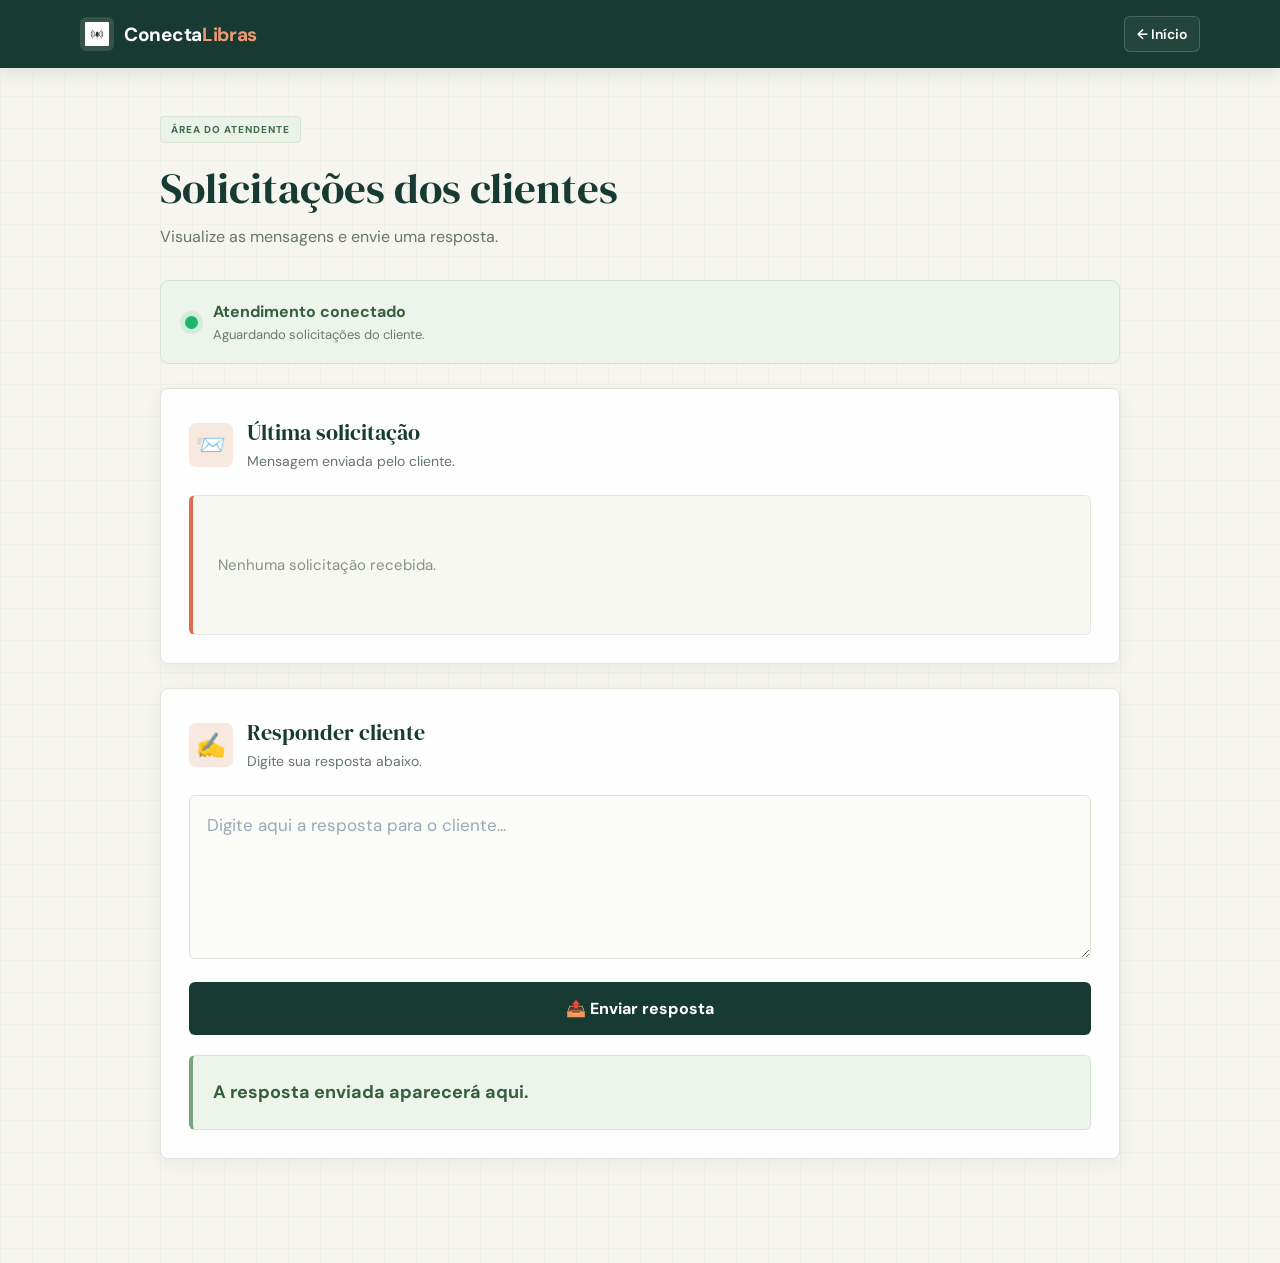
==== atendente.html @ 598c65f0 "Primeira versão" ====
<!DOCTYPE html>
<html lang="pt-BR">
<head>
    <meta charset="UTF-8">
    <meta name="viewport" content="width=device-width, initial-scale=1.0">

    <title>Conecta/Atendente</title>

    <link rel="preconnect" href="https://fonts.googleapis.com">
    <link rel="preconnect" href="https://fonts.gstatic.com" crossorigin>
    <link href="https://fonts.googleapis.com/css2?family=DM+Sans:wght@400;500;600;700;800&family=DM+Serif+Display&display=swap" rel="stylesheet">
    <link rel="stylesheet" href="css/style.css">
    <link rel="icon" type="image/png" href="assets/logo.png">
</head>

<body>

    <header class="topo">

        <div class="topo-logo">
            <img src="assets/logo.png" alt="" class="topo-simbolo">
            <strong>Conecta<span>Libras</span></strong>
        </div>

        <a href="index.html" class="voltar">
            ← Início
        </a>

    </header>


    <main class="container atendente-container">

        <section class="titulo-pagina">

            <span class="etiqueta">
                ÁREA DO ATENDENTE
            </span>

            <h1>
                Solicitações dos clientes
            </h1>

            <p>
                Visualize as mensagens e envie uma resposta.
            </p>

        </section>


        <!-- STATUS -->

        <section class="status-atendimento">

            <div class="status-indicador"></div>

            <div>
                <strong>Atendimento conectado</strong>

                <p>
                    Aguardando solicitações do cliente.
                </p>
            </div>

        </section>


        <!-- SOLICITAÇÃO -->

        <section class="solicitacao-area">

            <div class="secao-titulo">

                <span>📨</span>

                <div>
                    <h2>Última solicitação</h2>

                    <p>
                        Mensagem enviada pelo cliente.
                    </p>
                </div>

            </div>


            <div id="solicitacaoCliente" class="solicitacao-box">

                <span>
                    Nenhuma solicitação recebida.
                </span>

            </div>

        </section>


        <!-- RESPOSTA -->

        <section class="responder-area">

            <div class="secao-titulo">

                <span>✍️</span>

                <div>
                    <h2>Responder cliente</h2>

                    <p>
                        Digite sua resposta abaixo.
                    </p>
                </div>

            </div>


            <textarea
                id="campoResposta"
                placeholder="Digite aqui a resposta para o cliente..."
                rows="5"
            ></textarea>


            <button
                id="btnResponder"
                class="botao-enviar"
            >
                📤 Enviar resposta
            </button>


            <div
                id="respostaEnviada"
                class="resposta-atendente"
            >
                A resposta enviada aparecerá aqui.
            </div>

        </section>

    </main>


    <script src="js/app.js"></script>
    <script src="js/atendente.js"></script>

</body>
</html>
---- css/style.css ----
/* =========================================================
   CONECTALIBRAS
   DESIGN SYSTEM
   ========================================================= */

:root {
    --azul-900: #071a33;
    --azul-800: #0a2547;
    --azul-700: #0d3766;
    --azul-600: #1264a3;
    --azul-500: #1688d4;
    --azul-400: #35b8f4;
    --azul-100: #e7f6ff;

    --ciano: #39d5ff;
    --roxo: #7257ff;

    --verde: #16a765;
    --verde-claro: #eafaf2;

    --vermelho: #ef4444;

    --fundo: #f5f8fc;
    --fundo-2: #edf3f9;

    --branco: #ffffff;

    --texto: #102033;
    --texto-secundario: #607086;
    --texto-claro: #8a98a9;

    --borda: #dce5ef;

    --sombra-pequena:
        0 4px 15px rgba(7, 26, 51, 0.06);

    --sombra:
        0 12px 35px rgba(7, 26, 51, 0.09);

    --sombra-forte:
        0 20px 50px rgba(7, 26, 51, 0.14);

    --raio: 18px;
}


/* =========================================================
   RESET
   ========================================================= */

* {
    box-sizing: border-box;
}

html {
    scroll-behavior: smooth;
}

body {
    margin: 0;

    min-height: 100vh;

    background:
        radial-gradient(
            circle at 10% 0%,
            rgba(53, 184, 244, 0.08),
            transparent 30%
        ),
        radial-gradient(
            circle at 90% 10%,
            rgba(114, 87, 255, 0.06),
            transparent 30%
        ),
        var(--fundo);

    color: var(--texto);

    font-family:
        Inter,
        Arial,
        Helvetica,
        sans-serif;

    -webkit-font-smoothing: antialiased;
}

button,
textarea,
input {
    font-family: inherit;
}

button {
    cursor: pointer;
}

a {
    text-decoration: none;
}


/* =========================================================
   SCROLLBAR
   ========================================================= */

::-webkit-scrollbar {
    width: 9px;
}

::-webkit-scrollbar-track {
    background: var(--fundo-2);
}

::-webkit-scrollbar-thumb {
    background: #b9c9d9;
    border-radius: 20px;
}

::-webkit-scrollbar-thumb:hover {
    background: var(--azul-500);
}


/* =========================================================
   TELA INICIAL
   ========================================================= */

.pagina-inicial {
    min-height: 100vh;

    display: flex;
    flex-direction: column;
    justify-content: center;

    padding: 60px 25px;

    position: relative;

    overflow: hidden;
}


/* brilho decorativo */

.pagina-inicial::before {
    content: "";

    position: absolute;

    width: 500px;
    height: 500px;

    border-radius: 50%;

    background:
        radial-gradient(
            circle,
            rgba(53, 184, 244, 0.12),
            transparent 70%
        );

    top: -220px;
    left: -180px;

    pointer-events: none;
}

.pagina-inicial::after {
    content: "";

    position: absolute;

    width: 450px;
    height: 450px;

    border-radius: 50%;

    background:
        radial-gradient(
            circle,
            rgba(114, 87, 255, 0.09),
            transparent 70%
        );

    bottom: -250px;
    right: -180px;

    pointer-events: none;
}


/* =========================================================
   HERO
   ========================================================= */

.hero {
    text-align: center;

    margin: 0 auto 48px;

    position: relative;

    z-index: 1;
}

.logo {
    display: flex;

    justify-content: center;
    align-items: center;

    gap: 14px;
}

.logo > span {
    width: 66px;
    height: 66px;

    display: flex;
    align-items: center;
    justify-content: center;

    border-radius: 20px;

    background:
        linear-gradient(
            135deg,
            var(--azul-500),
            var(--azul-700)
        );

    color: white;

    font-size: 34px;

    box-shadow:
        0 12px 30px rgba(18, 100, 163, 0.25);

    animation: logoFlutuar 4s ease-in-out infinite;
}

@keyframes logoFlutuar {

    0%,
    100% {
        transform: translateY(0);
    }

    50% {
        transform: translateY(-5px);
    }
}

.logo h1 {
    margin: 0;

    color: var(--azul-900);

    font-size: clamp(36px, 5vw, 48px);

    font-weight: 800;

    letter-spacing: -1.5px;
}

.logo h1 span {
    color: var(--azul-500);

    font-size: inherit;
}

.subtitulo {
    margin: 20px 0 8px;

    color: var(--texto);

    font-size: 22px;

    font-weight: 700;
}

.descricao {
    margin: 0;

    color: var(--texto-secundario);

    font-size: 16px;
}


/* =========================================================
   CARDS DE PERFIL
   ========================================================= */

.perfis {
    width: 100%;

    max-width: 1050px;

    margin: 0 auto;

    display: grid;

    grid-template-columns:
        repeat(2, minmax(0, 1fr));

    gap: 24px;

    position: relative;

    z-index: 1;
}

.perfil-card {
    position: relative;

    overflow: hidden;

    background:
        linear-gradient(
            145deg,
            rgba(255, 255, 255, 0.98),
            rgba(248, 251, 255, 0.98)
        );

    border: 1px solid rgba(220, 229, 239, 0.9);

    border-radius: 24px;

    padding: 32px;

    display: flex;

    align-items: center;

    gap: 24px;

    color: var(--texto);

    box-shadow: var(--sombra);

    transition:
        transform 0.3s ease,
        box-shadow 0.3s ease,
        border-color 0.3s ease;
}

.perfil-card::before {
    content: "";

    position: absolute;

    width: 180px;
    height: 180px;

    border-radius: 50%;

    top: -100px;
    right: -80px;

    background: rgba(53, 184, 244, 0.07);
}

.perfil-card:hover {
    transform: translateY(-8px);

    box-shadow: var(--sombra-forte);

    border-color: rgba(22, 136, 212, 0.35);
}

.perfil-icone {
    min-width: 88px;
    width: 88px;
    height: 88px;

    display: flex;
    align-items: center;
    justify-content: center;

    border-radius: 24px;

    font-size: 42px;

    position: relative;

    z-index: 1;
}

.cliente-card .perfil-icone {
    background:
        linear-gradient(
            135deg,
            #e4f7ff,
            #d8edff
        );

    box-shadow:
        inset 0 0 0 1px rgba(22, 136, 212, 0.08);
}

.atendente-card .perfil-icone {
    background:
        linear-gradient(
            135deg,
            #e9fbf3,
            #d9f5e8
        );

    box-shadow:
        inset 0 0 0 1px rgba(22, 167, 101, 0.08);
}

.perfil-conteudo {
    position: relative;
    z-index: 1;
}

.perfil-conteudo h2 {
    margin: 0 0 9px;

    font-size: 24px;

    font-weight: 800;

    letter-spacing: -0.3px;
}

.perfil-conteudo p {
    margin: 0 0 20px;

    color: var(--texto-secundario);

    line-height: 1.55;

    font-size: 15px;
}

.botao-perfil {
    display: inline-flex;

    align-items: center;

    padding: 11px 16px;

    border-radius: 10px;

    color: white;

    font-size: 14px;

    font-weight: 700;

    transition:
        transform 0.2s ease,
        filter 0.2s ease;
}

.cliente-card .botao-perfil {
    background:
        linear-gradient(
            135deg,
            var(--azul-500),
            var(--azul-700)
        );

    box-shadow:
        0 7px 18px rgba(18, 100, 163, 0.2);
}

.atendente-card .botao-perfil {
    background:
        linear-gradient(
            135deg,
            #20b873,
            #13834e
        );

    box-shadow:
        0 7px 18px rgba(22, 167, 101, 0.18);
}

.botao-perfil:hover {
    transform: translateX(3px);

    filter: brightness(1.06);
}


/* =========================================================
   RODAPÉ INICIAL
   ========================================================= */

.rodape-inicial {
    position: relative;

    z-index: 1;

    text-align: center;

    margin-top: 45px;

    color: var(--texto-claro);

    font-size: 13px;
}


/* =========================================================
   TOPO DAS PÁGINAS
   ========================================================= */

.topo {
    min-height: 76px;

    padding: 0 32px;

    display: flex;

    align-items: center;

    justify-content: space-between;

    position: sticky;

    top: 0;

    z-index: 100;

    color: white;

    background:
        linear-gradient(
            120deg,
            var(--azul-900),
            var(--azul-800)
        );

    border-bottom: 1px solid rgba(255, 255, 255, 0.08);

    box-shadow:
        0 6px 25px rgba(7, 26, 51, 0.18);
}

.topo-logo {
    display: flex;

    align-items: center;

    gap: 10px;

    font-size: 21px;

    letter-spacing: -0.3px;
}

.topo-logo:first-letter {
    font-size: 23px;
}

.topo-logo span {
    color: var(--azul-400);
}

.voltar {
    display: inline-flex;

    align-items: center;

    gap: 5px;

    padding: 9px 14px;

    color: white;

    font-size: 14px;

    font-weight: 600;

    border: 1px solid rgba(255, 255, 255, 0.18);

    border-radius: 10px;

    background: rgba(255, 255, 255, 0.05);

    transition:
        background 0.2s ease,
        transform 0.2s ease;
}

.voltar:hover {
    background: rgba(255, 255, 255, 0.11);

    transform: translateX(-2px);
}


/* =========================================================
   CONTAINER
   ========================================================= */

.container {
    width: 100%;

    max-width: 1120px;

    margin: 0 auto;

    padding: 48px 20px 80px;
}


/* =========================================================
   TÍTULO DAS PÁGINAS
   ========================================================= */

.titulo-pagina {
    margin-bottom: 32px;
}

.etiqueta {
    display: inline-flex;

    align-items: center;

    padding: 7px 12px;

    border-radius: 30px;

    background:
        linear-gradient(
            135deg,
            #e4f5ff,
            #eaf2ff
        );

    color: var(--azul-600);

    border: 1px solid #cdeaff;

    font-size: 11px;

    font-weight: 800;

    letter-spacing: 0.8px;
}

.titulo-pagina h1 {
    margin: 13px 0 7px;

    color: var(--azul-900);

    font-size: clamp(30px, 4vw, 38px);

    font-weight: 800;

    letter-spacing: -1px;
}

.titulo-pagina p {
    margin: 0;

    color: var(--texto-secundario);

    font-size: 16px;
}


/* =========================================================
   SEÇÕES
   ========================================================= */

.comunicacao,
.resposta-area,
.atalhos,
.dicionario,
.solicitacao-area,
.responder-area,
.status-atendimento {
    position: relative;

    background:
        rgba(255, 255, 255, 0.96);

    border: 1px solid rgba(220, 229, 239, 0.85);

    border-radius: var(--raio);

    padding: 28px;

    margin-bottom: 24px;

    box-shadow: var(--sombra-pequena);
}


/* =========================================================
   TÍTULOS DAS SEÇÕES
   ========================================================= */

.secao-titulo {
    display: flex;

    align-items: center;

    gap: 14px;

    margin-bottom: 23px;
}

.secao-titulo > span {
    width: 50px;
    min-width: 50px;

    height: 50px;

    display: flex;

    align-items: center;
    justify-content: center;

    border-radius: 15px;

    background:
        linear-gradient(
            135deg,
            #e7f7ff,
            #e8f1ff
        );

    color: var(--azul-600);

    font-size: 24px;
}

.secao-titulo h2 {
    margin: 0 0 4px;

    color: var(--azul-900);

    font-size: 21px;

    font-weight: 800;
}

.secao-titulo p {
    margin: 0;

    color: var(--texto-secundario);

    font-size: 14px;
}


/* =========================================================
   ÁREA DO MICROFONE
   ========================================================= */

.microfone-area {
    text-align: center;

    padding: 8px 0 5px;
}

.microfone {
    width: 132px;
    height: 132px;

    border: none;

    border-radius: 50%;

    display: inline-flex;

    align-items: center;
    justify-content: center;

    background:
        linear-gradient(
            145deg,
            var(--azul-400),
            var(--azul-600)
        );

    color: white;

    font-size: 54px;

    box-shadow:
        0 15px 35px rgba(18, 100, 163, 0.25),
        inset 0 1px 0 rgba(255, 255, 255, 0.3);

    transition:
        transform 0.25s ease,
        box-shadow 0.25s ease;
}

.microfone:hover {
    transform: scale(1.05);

    box-shadow:
        0 18px 42px rgba(18, 100, 163, 0.32),
        inset 0 1px 0 rgba(255, 255, 255, 0.3);
}

.microfone:active {
    transform: scale(0.96);
}

.microfone.ouvindo {
    background:
        linear-gradient(
            145deg,
            #ff5a5f,
            #dc2626
        );

    animation: pulsar 1.4s infinite;

    box-shadow:
        0 15px 35px rgba(220, 38, 38, 0.28);
}

@keyframes pulsar {

    0% {
        box-shadow:
            0 0 0 0 rgba(239, 68, 68, 0.42),
            0 15px 35px rgba(220, 38, 38, 0.25);
    }

    70% {
        box-shadow:
            0 0 0 28px rgba(239, 68, 68, 0),
            0 15px 35px rgba(220, 38, 38, 0.25);
    }

    100% {
        box-shadow:
            0 0 0 0 rgba(239, 68, 68, 0),
            0 15px 35px rgba(220, 38, 38, 0.25);
    }
}

.microfone-area h2 {
    margin: 18px 0 5px;

    color: var(--azul-900);

    font-size: 21px;
}

.microfone-area p {
    margin: 0;

    color: var(--texto-secundario);

    font-size: 14px;
}


/* =========================================================
   MENSAGEM DO CLIENTE
   ========================================================= */

.mensagem-cliente {
    margin-top: 28px;

    min-height: 125px;

    padding: 22px 24px;

    background:
        linear-gradient(
            135deg,
            #f8fcff,
            #f1f8ff
        );

    border: 1px solid #d5eaf9;

    border-left: 5px solid var(--azul-500);

    border-radius: 14px;
}

.mensagem-label {
    display: block;

    margin-bottom: 12px;

    color: var(--azul-600);

    font-size: 10px;

    font-weight: 800;

    letter-spacing: 1px;
}

.mensagem-cliente p {
    margin: 0;

    color: var(--azul-900);

    font-size: 28px;

    line-height: 1.4;

    font-weight: 750;

    word-wrap: break-word;
}


/* =========================================================
   BOTÃO ENVIAR
   ========================================================= */

.botao-enviar {
    width: 100%;

    border: none;

    margin-top: 18px;

    padding: 16px 20px;

    border-radius: 11px;

    background:
        linear-gradient(
            135deg,
            var(--azul-500),
            var(--azul-700)
        );

    color: white;

    font-size: 16px;

    font-weight: 750;

    box-shadow:
        0 8px 20px rgba(18, 100, 163, 0.2);

    transition:
        transform 0.2s ease,
        box-shadow 0.2s ease,
        filter 0.2s ease;
}

.botao-enviar:hover {
    transform: translateY(-2px);

    filter: brightness(1.05);

    box-shadow:
        0 11px 25px rgba(18, 100, 163, 0.26);
}

.botao-enviar:active {
    transform: translateY(0);
}


/* =========================================================
   RESPOSTA DO ATENDENTE
   ========================================================= */

.resposta-box {
    min-height: 115px;

    display: flex;

    align-items: center;

    padding: 22px 24px;

    background:
        linear-gradient(
            135deg,
            #f1fbff,
            #edf6ff
        );

    border: 1px solid #cfe7f8;

    border-left: 6px solid var(--azul-500);

    border-radius: 13px;
}

.resposta-box p {
    margin: 0;

    color: var(--azul-900);

    font-size: 27px;

    line-height: 1.4;

    font-weight: 750;
}

.resposta-vazia {
    color: var(--texto-claro);

    font-size: 15px;
}


/* =========================================================
   ATALHOS
   ========================================================= */

.atalhos-grid {
    display: grid;

    grid-template-columns:
        repeat(2, minmax(0, 1fr));

    gap: 14px;
}

.atalho {
    position: relative;

    overflow: hidden;

    border: 1px solid var(--borda);

    background: white;

    border-radius: 14px;

    padding: 18px;

    display: flex;

    align-items: center;

    gap: 15px;

    text-align: left;

    color: var(--texto);

    font-size: 15px;

    font-weight: 700;

    transition:
        transform 0.25s ease,
        border-color 0.25s ease,
        box-shadow 0.25s ease,
        background 0.25s ease;
}

.atalho::after {
    content: "→";

    position: absolute;

    right: 16px;

    color: #9aacbd;

    font-size: 18px;

    transition: 0.2s;
}

.atalho:hover {
    transform: translateY(-3px);

    border-color: #a9d9f4;

    background:
        linear-gradient(
            135deg,
            #ffffff,
            #f5fbff
        );

    box-shadow:
        0 9px 22px rgba(7, 26, 51, 0.08);
}

.atalho:hover::after {
    color: var(--azul-500);

    transform: translateX(3px);
}

.atalho-icone {
    width: 48px;
    min-width: 48px;

    height: 48px;

    display: flex;

    align-items: center;
    justify-content: center;

    border-radius: 13px;

    background:
        linear-gradient(
            135deg,
            #edf8ff,
            #e4f3ff
        );

    font-size: 25px;
}


/* =========================================================
   DICIONÁRIO
   ========================================================= */

.libras-grid {
    display: grid;

    grid-template-columns:
        repeat(4, minmax(0, 1fr));

    gap: 15px;
}

.libras-card {
    overflow: hidden;

    border: 1px solid var(--borda);

    border-radius: 15px;

    padding: 12px;

    background: white;

    transition:
        transform 0.25s ease,
        box-shadow 0.25s ease,
        border-color 0.25s ease;
}

.libras-card:hover {
    transform: translateY(-4px);

    border-color: #b7dff3;

    box-shadow:
        0 10px 25px rgba(7, 26, 51, 0.08);
}

.video-placeholder {
    height: 125px;

    border-radius: 11px;

    display: flex;

    align-items: center;
    justify-content: center;

    background:
        linear-gradient(
            135deg,
            #e9f8ff,
            #edf0ff
        );

    font-size: 42px;

    position: relative;

    overflow: hidden;
}

.video-placeholder::after {
    content: "▶";

    position: absolute;

    width: 38px;
    height: 38px;

    border-radius: 50%;

    display: flex;

    align-items: center;
    justify-content: center;

    background: rgba(7, 26, 51, 0.72);

    color: white;

    font-size: 14px;
}

.libras-card h3 {
    margin: 15px 5px 5px;

    color: var(--azul-900);

    font-size: 17px;
}

.libras-card p {
    margin: 0 5px 15px;

    min-height: 35px;

    color: var(--texto-secundario);

    font-size: 13px;

    line-height: 1.4;
}

.video-button {
    display: block;

    padding: 10px;

    border-radius: 9px;

    text-align: center;

    background:
        linear-gradient(
            135deg,
            var(--azul-600),
            var(--azul-700)
        );

    color: white;

    font-size: 13px;

    font-weight: 700;

    transition:
        transform 0.2s,
        filter 0.2s;
}

.video-button:hover {
    filter: brightness(1.08);

    transform: translateY(-1px);
}


/* =========================================================
   ATENDENTE
   ========================================================= */

.status-atendimento {
    display: flex;

    align-items: center;

    gap: 15px;

    padding: 20px 24px;

    background:
        linear-gradient(
            135deg,
            #f0fcf6,
            #eaf9f2
        );

    border: 1px solid #ccebd9;
}

.status-indicador {
    width: 13px;
    min-width: 13px;

    height: 13px;

    border-radius: 50%;

    background: #1bb66a;

    box-shadow:
        0 0 0 5px rgba(27, 182, 106, 0.12);

    animation:
        indicador 2s infinite;
}

@keyframes indicador {

    0%,
    100% {
        opacity: 1;
    }

    50% {
        opacity: 0.5;
    }
}

.status-atendimento strong {
    color: #11653e;

    font-size: 16px;
}

.status-atendimento p {
    margin: 4px 0 0;

    color: #5d806f;

    font-size: 13px;
}


/* =========================================================
   SOLICITAÇÃO
   ========================================================= */

.solicitacao-box {
    min-height: 140px;

    padding: 25px;

    display: flex;

    align-items: center;

    background:
        linear-gradient(
            135deg,
            #fbfcfe,
            #f5f8fb
        );

    border: 1px solid var(--borda);

    border-left: 6px solid var(--azul-500);

    border-radius: 13px;
}

.solicitacao-box p {
    margin: 0;

    color: var(--azul-900);

    font-size: 30px;

    font-weight: 750;

    line-height: 1.4;

    word-break: break-word;
}

.solicitacao-box span {
    color: var(--texto-claro);

    font-size: 15px;
}


/* =========================================================
   TEXTAREA
   ========================================================= */

textarea {
    width: 100%;

    min-height: 140px;

    resize: vertical;

    padding: 17px;

    border: 1px solid var(--borda);

    border-radius: 13px;

    background: #fbfdff;

    color: var(--texto);

    font-size: 17px;

    line-height: 1.5;

    outline: none;

    transition:
        border-color 0.2s,
        box-shadow 0.2s,
        background 0.2s;
}

textarea::placeholder {
    color: #9aa8b7;
}

textarea:focus {
    background: white;

    border-color: var(--azul-500);

    box-shadow:
        0 0 0 4px rgba(22, 136, 212, 0.1);
}


/* =========================================================
   RESPOSTA DO ATENDENTE
   ========================================================= */

.resposta-atendente {
    margin-top: 20px;

    min-height: 75px;

    display: flex;

    align-items: center;

    padding: 18px 20px;

    background:
        linear-gradient(
            135deg,
            #effbf5,
            #e9f8f0
        );

    border: 1px solid #ccebd9;

    border-left: 6px solid var(--verde);

    border-radius: 11px;

    color: #155c3c;

    font-size: 18px;

    font-weight: 700;

    line-height: 1.45;
}


/* =========================================================
   ACESSIBILIDADE DE FOCO
   ========================================================= */

button:focus-visible,
a:focus-visible,
textarea:focus-visible {
    outline: 3px solid rgba(53, 184, 244, 0.45);

    outline-offset: 3px;
}


/* =========================================================
   TABLET
   ========================================================= */

@media (max-width: 900px) {

    .perfis {
        grid-template-columns: 1fr;
    }

    .libras-grid {
        grid-template-columns:
            repeat(2, minmax(0, 1fr));
    }

}


/* =========================================================
   CELULAR
   ========================================================= */

@media (max-width: 600px) {

    body {
        overflow-x: hidden;
    }


    /* ---------- INÍCIO ---------- */

    .pagina-inicial {
        padding: 35px 15px;
    }

    .hero {
        margin-bottom: 32px;
    }

    .logo {
        gap: 10px;
    }

    .logo > span {
        width: 54px;
        height: 54px;

        border-radius: 17px;

        font-size: 28px;
    }

    .logo h1 {
        font-size: 32px;
    }

    .subtitulo {
        font-size: 18px;

        margin-top: 15px;
    }

    .descricao {
        font-size: 14px;
    }


    /* ---------- PERFIS ---------- */

    .perfis {
        gap: 16px;
    }

    .perfil-card {
        padding: 23px;

        flex-direction: column;

        text-align: center;

        border-radius: 20px;
    }

    .perfil-icone {
        width: 72px;
        min-width: 72px;

        height: 72px;

        border-radius: 20px;

        font-size: 34px;
    }

    .perfil-conteudo h2 {
        font-size: 21px;
    }

    .perfil-conteudo p {
        font-size: 14px;
    }


    /* ---------- TOPO ---------- */

    .topo {
        min-height: 66px;

        padding: 0 15px;
    }

    .topo-logo {
        font-size: 17px;
    }

    .voltar {
        padding: 8px 10px;

        font-size: 13px;
    }


    /* ---------- CONTAINER ---------- */

    .container {
        padding: 30px 14px 55px;
    }

    .titulo-pagina {
        margin-bottom: 25px;
    }

    .titulo-pagina h1 {
        font-size: 28px;

        letter-spacing: -0.7px;
    }

    .titulo-pagina p {
        font-size: 14px;
    }


    /* ---------- SEÇÕES ---------- */

    .comunicacao,
    .resposta-area,
    .atalhos,
    .dicionario,
    .solicitacao-area,
    .responder-area,
    .status-atendimento {
        padding: 19px;

        border-radius: 16px;
    }

    .secao-titulo {
        gap: 11px;
    }

    .secao-titulo > span {
        width: 44px;
        min-width: 44px;

        height: 44px;

        border-radius: 12px;

        font-size: 21px;
    }

    .secao-titulo h2 {
        font-size: 18px;
    }

    .secao-titulo p {
        font-size: 12px;
    }


    /* ---------- MICROFONE ---------- */

    .microfone {
        width: 108px;
        height: 108px;

        font-size: 44px;
    }

    .microfone-area h2 {
        font-size: 19px;
    }


    /* ---------- MENSAGEM ---------- */

    .mensagem-cliente {
        padding: 18px;

        min-height: 115px;
    }

    .mensagem-cliente p {
        font-size: 21px;
    }

    .resposta-box p {
        font-size: 21px;
    }


    /* ---------- ATALHOS ---------- */

    .atalhos-grid {
        grid-template-columns: 1fr;
    }

    .atalho {
        padding: 16px;

        font-size: 14px;
    }

    .atalho-icone {
        width: 44px;
        min-width: 44px;

        height: 44px;

        font-size: 22px;
    }


    /* ---------- LIBRAS ---------- */

    .libras-grid {
        grid-template-columns: 1fr;
    }

    .video-placeholder {
        height: 150px;
    }


    /* ---------- ATENDENTE ---------- */

    .solicitacao-box {
        min-height: 120px;

        padding: 20px;
    }

    .solicitacao-box p {
        font-size: 22px;
    }

    textarea {
        min-height: 130px;

        font-size: 16px;
    }

    .resposta-atendente {
        font-size: 16px;
    }

}


/* =========================================================
   CELULARES MUITO PEQUENOS
   ========================================================= */

@media (max-width: 380px) {

    .logo h1 {
        font-size: 28px;
    }

    .logo > span {
        width: 48px;
        height: 48px;

        font-size: 24px;
    }

    .titulo-pagina h1 {
        font-size: 25px;
    }

    .microfone {
        width: 96px;
        height: 96px;

        font-size: 39px;
    }

}


/* =========================================================
   IDENTIDADE VISUAL CONECTALIBRAS
   ========================================================= */

:root {
    --azul-900: #173b32;
    --azul-800: #204b40;
    --azul-700: #286253;
    --azul-600: #347864;
    --azul-500: #df6c4b;
    --azul-400: #f09a73;
    --azul-100: #f7e9df;
    --ciano: #f09a73;
    --roxo: #df6c4b;
    --verde: #347864;
    --verde-claro: #eaf2e9;
    --fundo: #f6f5ef;
    --fundo-2: #eeeee6;
    --texto: #21322d;
    --texto-secundario: #68756e;
    --texto-claro: #87918a;
    --borda: #e2e4da;
    --sombra-pequena: 0 5px 18px rgba(34, 55, 46, 0.06);
    --sombra: 0 14px 36px rgba(34, 55, 46, 0.09);
    --sombra-forte: 0 20px 48px rgba(34, 55, 46, 0.13);
    --raio: 8px;
}

body {
    background-color: var(--fundo);
    background-image:
        linear-gradient(rgba(32, 75, 64, 0.025) 1px, transparent 1px),
        linear-gradient(90deg, rgba(32, 75, 64, 0.025) 1px, transparent 1px);
    background-size: 32px 32px;
    color: var(--texto);
    font-family: "DM Sans", "Trebuchet MS", sans-serif;
}

.pagina-inicial::before,
.pagina-inicial::after {
    content: none;
}

.pagina-inicial {
    justify-content: flex-start;
    padding: 68px 28px 36px;
}

.hero {
    width: 100%;
    max-width: 1050px;
    margin: 0 auto 42px;
    text-align: left;
    animation: surgir 650ms ease both;
}

.logo {
    justify-content: flex-start;
    gap: 13px;
}

.logo > span {
    width: 54px;
    height: 54px;
    border-radius: 8px;
    background: var(--azul-900);
    box-shadow: none;
    font-size: 27px;
    animation: none;
}

.logo h1 {
    color: var(--azul-900);
    font-family: "DM Serif Display", Georgia, serif;
    font-size: clamp(36px, 5vw, 49px);
    font-weight: 400;
    letter-spacing: 0;
}

.logo h1 span {
    color: var(--azul-500);
}

.subtitulo {
    margin: 28px 0 8px;
    color: var(--azul-900);
    font-family: "DM Serif Display", Georgia, serif;
    font-size: clamp(28px, 4vw, 40px);
    font-weight: 400;
    line-height: 1.15;
}

.descricao {
    max-width: 540px;
    color: var(--texto-secundario);
    font-size: 16px;
    line-height: 1.7;
}

.perfis {
    gap: 18px;
}

.perfil-card {
    min-height: 232px;
    padding: 27px;
    align-items: flex-start;
    gap: 20px;
    border: 1px solid var(--borda);
    border-radius: 8px;
    background: rgba(255, 255, 255, 0.9);
    box-shadow: var(--sombra-pequena);
    animation: surgir 650ms ease both;
}

.perfil-card:nth-child(2) {
    animation-delay: 100ms;
}

.perfil-card::before {
    width: 5px;
    height: auto;
    inset: 0 auto 0 0;
    border-radius: 0;
    background: var(--azul-500);
}

.atendente-card::before {
    background: #78a37d;
}

.perfil-card:hover {
    transform: translateY(-4px);
    border-color: #cbd6c9;
    box-shadow: var(--sombra);
}

.perfil-icone {
    width: 64px;
    min-width: 64px;
    height: 64px;
    border-radius: 8px;
    font-size: 31px;
}

.cliente-card .perfil-icone {
    background: #f7e9df;
    box-shadow: none;
}

.atendente-card .perfil-icone {
    background: #eaf2e9;
    box-shadow: none;
}

.perfil-conteudo h2 {
    color: var(--azul-900);
    font-family: "DM Serif Display", Georgia, serif;
    font-size: 25px;
    font-weight: 400;
    letter-spacing: 0;
}

.perfil-conteudo p {
    max-width: 310px;
    margin-bottom: 22px;
    color: var(--texto-secundario);
    line-height: 1.65;
}

.botao-perfil {
    padding: 0;
    color: var(--azul-700);
    font-size: 14px;
    font-weight: 700;
}

.cliente-card .botao-perfil,
.atendente-card .botao-perfil {
    background: none;
    box-shadow: none;
}

.atendente-card .botao-perfil {
    color: #487b52;
}

.rodape-inicial {
    margin-top: 34px;
    color: #77827b;
    font-size: 12px;
}

.topo {
    min-height: 68px;
    padding: 0 max(24px, calc((100vw - 1120px) / 2));
    background: var(--azul-900);
    border: 0;
    box-shadow: 0 4px 18px rgba(23, 59, 50, 0.12);
}

.topo-logo {
    font-size: 19px;
    font-weight: 700;
}

.topo-logo span {
    color: #f09a73;
}

.voltar {
    padding: 8px 12px;
    border-radius: 6px;
}

.container {
    max-width: 1000px;
    padding-top: 48px;
}

.titulo-pagina {
    margin-bottom: 30px;
}

.etiqueta {
    padding: 6px 10px;
    border: 1px solid #d9e4d5;
    border-radius: 4px;
    background: #eaf2e9;
    color: #426d4a;
    font-size: 10px;
    letter-spacing: 1px;
}

.titulo-pagina h1 {
    margin-top: 15px;
    color: var(--azul-900);
    font-family: "DM Serif Display", Georgia, serif;
    font-size: clamp(34px, 4vw, 43px);
    font-weight: 400;
    letter-spacing: 0;
}

.titulo-pagina p {
    color: var(--texto-secundario);
    line-height: 1.65;
}

.comunicacao,
.resposta-area,
.atalhos,
.dicionario,
.solicitacao-area,
.responder-area,
.status-atendimento {
    border: 1px solid var(--borda);
    border-radius: 8px;
    background: rgba(255, 255, 255, 0.94);
    box-shadow: var(--sombra-pequena);
}

.secao-titulo > span {
    width: 44px;
    min-width: 44px;
    height: 44px;
    border-radius: 7px;
    background: #f7e9df;
    color: #b9583f;
}

.secao-titulo h2 {
    color: var(--azul-900);
    font-family: "DM Serif Display", Georgia, serif;
    font-size: 22px;
    font-weight: 400;
}

.secao-titulo p {
    color: var(--texto-secundario);
    line-height: 1.5;
}

.microfone {
    width: 116px;
    height: 116px;
    background: var(--azul-500);
    box-shadow: 0 12px 26px rgba(223, 108, 75, 0.24);
}

.microfone:hover {
    box-shadow: 0 16px 32px rgba(223, 108, 75, 0.3);
}

.microfone-area h2 {
    color: var(--azul-900);
    font-family: "DM Serif Display", Georgia, serif;
    font-size: 24px;
    font-weight: 400;
}

.mensagem-cliente,
.resposta-box,
.solicitacao-box {
    border: 1px solid #e6e8df;
    border-left: 4px solid var(--azul-500);
    border-radius: 6px;
    background: #f8f8f3;
}

.mensagem-label {
    color: #a94f38;
}

.mensagem-cliente p,
.resposta-box p,
.solicitacao-box p {
    color: var(--azul-900);
    font-family: "DM Serif Display", Georgia, serif;
    font-weight: 400;
}

.botao-enviar {
    border-radius: 6px;
    background: var(--azul-900);
    box-shadow: none;
    transition: background 180ms ease, transform 180ms ease;
}

.botao-enviar:hover {
    background: var(--azul-700);
    box-shadow: none;
}

.atalho {
    border-radius: 7px;
    border-color: var(--borda);
    transition: border-color 180ms ease, background 180ms ease, transform 180ms ease;
}

.atalho:hover {
    border-color: #cbd6c9;
    background: #fbfcf8;
    box-shadow: var(--sombra-pequena);
}

.atalho-icone {
    border-radius: 7px;
    background: #f7e9df;
}

.libras-card {
    border-radius: 7px;
    border-color: var(--borda);
}

.video-placeholder {
    border-radius: 5px;
    background: #eaf2e9;
}

.video-button {
    border-radius: 5px;
    background: var(--azul-700);
}

.status-atendimento {
    border-color: #d5e3d4;
    background: #edf4eb;
    box-shadow: none;
}

.status-atendimento strong {
    color: #365f3c;
}

.status-atendimento p {
    color: #687d68;
}

.resposta-atendente {
    border: 1px solid #d5e3d4;
    border-left: 4px solid #78a37d;
    border-radius: 6px;
    background: #edf4eb;
    color: #365f3c;
}

textarea {
    border-radius: 6px;
    background: #fbfbf8;
}

textarea:focus {
    border-color: var(--azul-600);
    box-shadow: 0 0 0 3px rgba(52, 120, 100, 0.13);
}

button:focus-visible,
a:focus-visible,
textarea:focus-visible {
    outline-color: rgba(223, 108, 75, 0.6);
}

@keyframes surgir {
    from {
        opacity: 0;
        transform: translateY(12px);
    }

    to {
        opacity: 1;
        transform: translateY(0);
    }
}

@media (max-width: 600px) {
    .pagina-inicial {
        padding: 38px 17px 26px;
    }

    .hero {
        margin-bottom: 27px;
    }

    .subtitulo {
        margin-top: 23px;
        font-size: 31px;
    }

    .descricao {
        font-size: 14px;
    }

    .perfil-card {
        min-height: 0;
        padding: 22px;
        flex-direction: row;
        text-align: left;
    }

    .perfil-icone {
        width: 54px;
        min-width: 54px;
        height: 54px;
        font-size: 26px;
    }

    .perfil-conteudo h2 {
        font-size: 22px;
    }

    .perfil-conteudo p {
        margin-bottom: 15px;
        font-size: 13px;
    }

    .rodape-inicial {
        margin-top: 28px;
        line-height: 1.6;
    }

    .topo {
        padding: 0 15px;
    }

    .container {
        padding-top: 34px;
    }

    .titulo-pagina h1 {
        font-size: 33px;
    }

    .secao-titulo h2 {
        font-size: 20px;
    }
}

@media (max-width: 380px) {
    .perfil-card {
        padding: 18px;
        gap: 14px;
    }

    .perfil-icone {
        width: 46px;
        min-width: 46px;
        height: 46px;
        font-size: 23px;
    }
}

@media (prefers-reduced-motion: reduce) {
    *,
    *::before,
    *::after {
        scroll-behavior: auto !important;
        animation-duration: 0.01ms !important;
        animation-iteration-count: 1 !important;
        transition-duration: 0.01ms !important;
    }
}

.marca-imagem {
    width: 54px;
    height: 54px;
    object-fit: contain;
    padding: 9px;
    border-radius: 8px;
    background: var(--azul-900);
}

.topo-simbolo {
    width: 34px;
    height: 34px;
    object-fit: contain;
    padding: 5px;
    border-radius: 6px;
    background: rgba(255, 255, 255, 0.12);
}

.campo-mensagem-label {
    display: block;
    margin: 24px 0 8px;
    color: var(--azul-900);
    font-size: 14px;
    font-weight: 700;
}

.campo-mensagem {
    min-height: 105px;
    resize: vertical;
}

.microfone-area {
    margin-top: 22px;
    padding: 22px 0 0;
    border-top: 1px solid var(--borda);
}

.microfone {
    width: 84px;
    height: 84px;
    font-size: 36px;
}

.video-placeholder {
    position: relative;
    background: linear-gradient(135deg, #eaf2e9 0%, #f7e9df 100%);
}

.video-placeholder::before {
    content: "SINAL EM LIBRAS";
    position: absolute;
    left: 12px;
    bottom: 11px;
    color: var(--azul-800);
    font-size: 10px;
    font-weight: 800;
    letter-spacing: 1px;
}

.video-overlay-label {
    font-size: 0;
}

@media (max-width: 600px) {
    .marca-imagem {
        width: 48px;
        height: 48px;
        padding: 8px;
    }

    .topo-simbolo {
        width: 30px;
        height: 30px;
    }
}
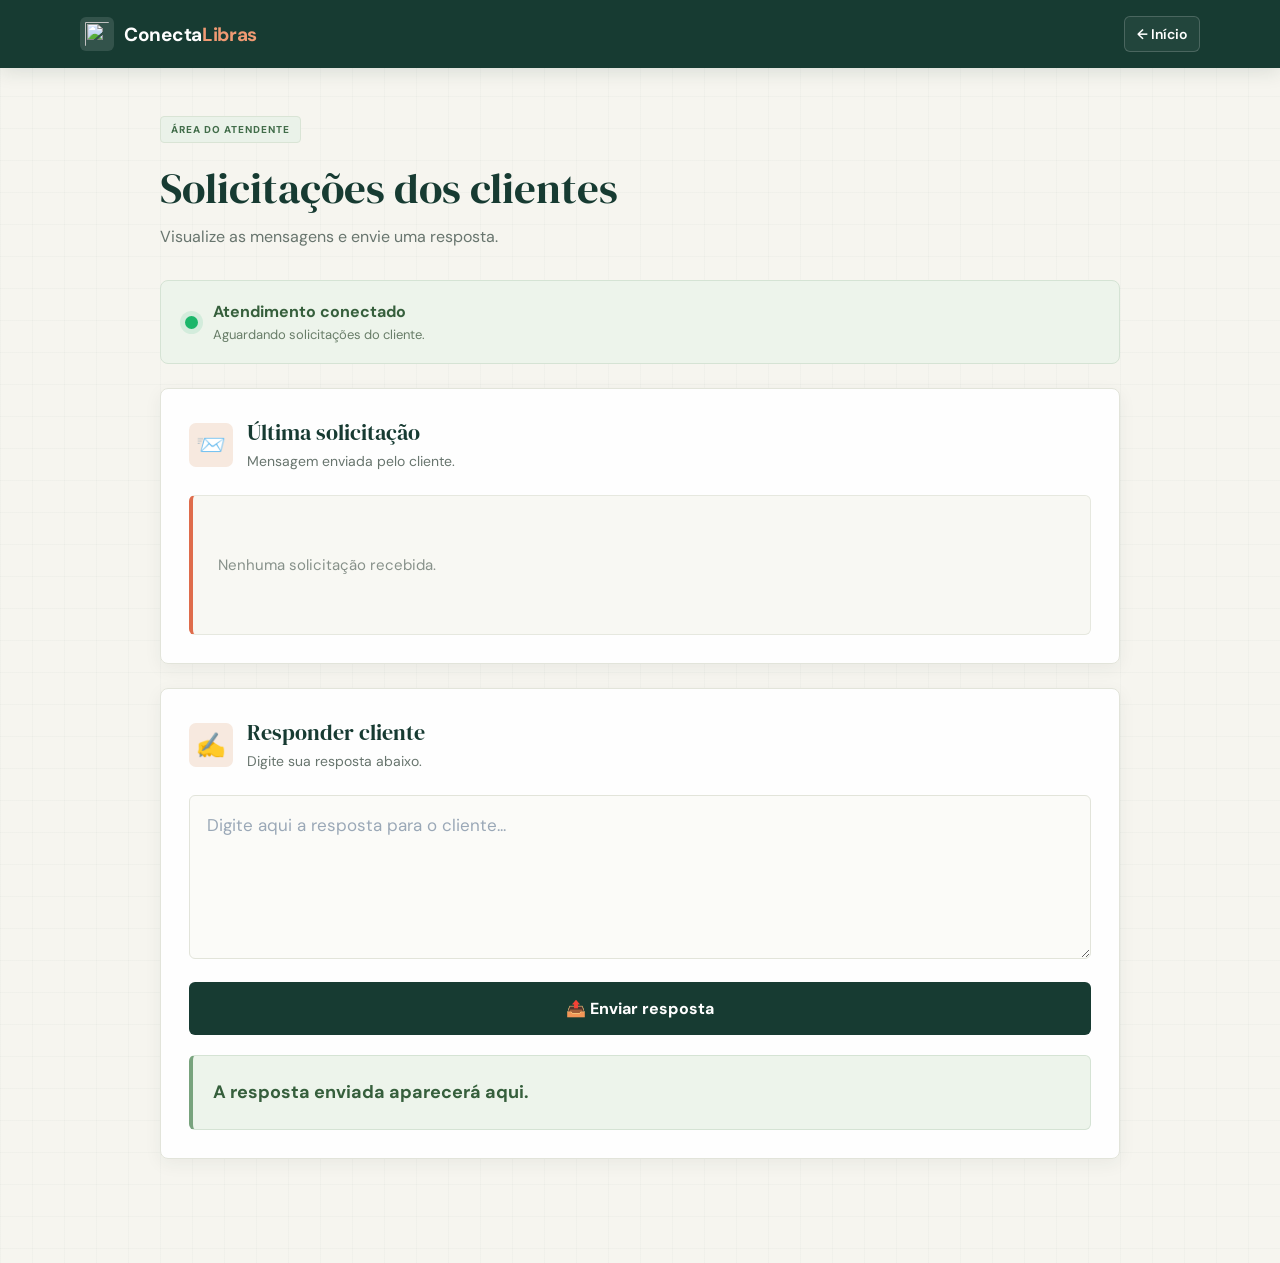
==== commit 6ea6a3bd: "Atualização logo" ====
--- a/atendente.html
+++ b/atendente.html
@@ -10,7 +10,7 @@
     <link rel="preconnect" href="https://fonts.gstatic.com" crossorigin>
     <link href="https://fonts.googleapis.com/css2?family=DM+Sans:wght@400;500;600;700;800&family=DM+Serif+Display&display=swap" rel="stylesheet">
     <link rel="stylesheet" href="css/style.css">
-    <link rel="icon" type="image/png" href="assets/logo.png">
+    <link rel="icon" type="image/png" href="assets/LOGO.png">
 </head>
 
 <body>
@@ -18,7 +18,7 @@
     <header class="topo">
 
         <div class="topo-logo">
-            <img src="assets/logo.png" alt="" class="topo-simbolo">
+            <img src="assets/LOGO.png" alt="" class="topo-simbolo">
             <strong>Conecta<span>Libras</span></strong>
         </div>
 
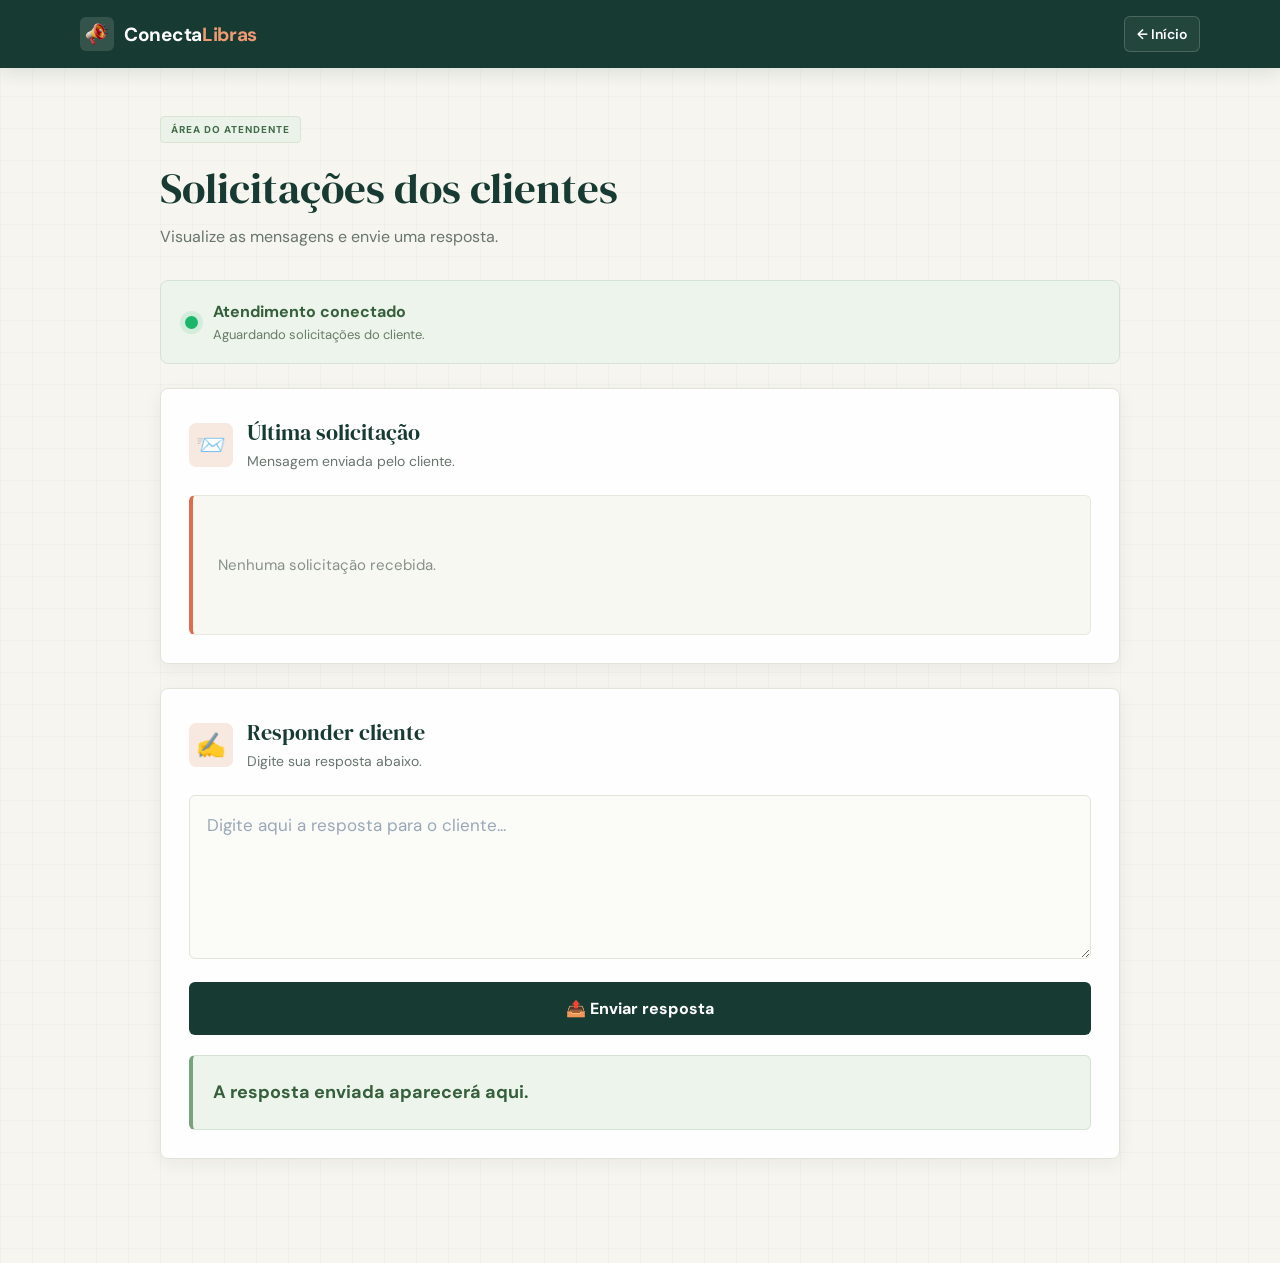
==== commit 5e3a7cf1: "Atualização logo em cliente e atendentes" ====
--- a/atendente.html
+++ b/atendente.html
@@ -10,7 +10,7 @@
     <link rel="preconnect" href="https://fonts.gstatic.com" crossorigin>
     <link href="https://fonts.googleapis.com/css2?family=DM+Sans:wght@400;500;600;700;800&family=DM+Serif+Display&display=swap" rel="stylesheet">
     <link rel="stylesheet" href="css/style.css">
-    <link rel="icon" type="image/png" href="assets/LOGO.png">
+    <link rel="icon" type="image/png" href="assets/logo.png">
 </head>
 
 <body>
@@ -18,7 +18,7 @@
     <header class="topo">
 
         <div class="topo-logo">
-            <img src="assets/LOGO.png" alt="" class="topo-simbolo">
+            <img src="assets/logo.png" alt="" class="topo-simbolo">
             <strong>Conecta<span>Libras</span></strong>
         </div>
 
